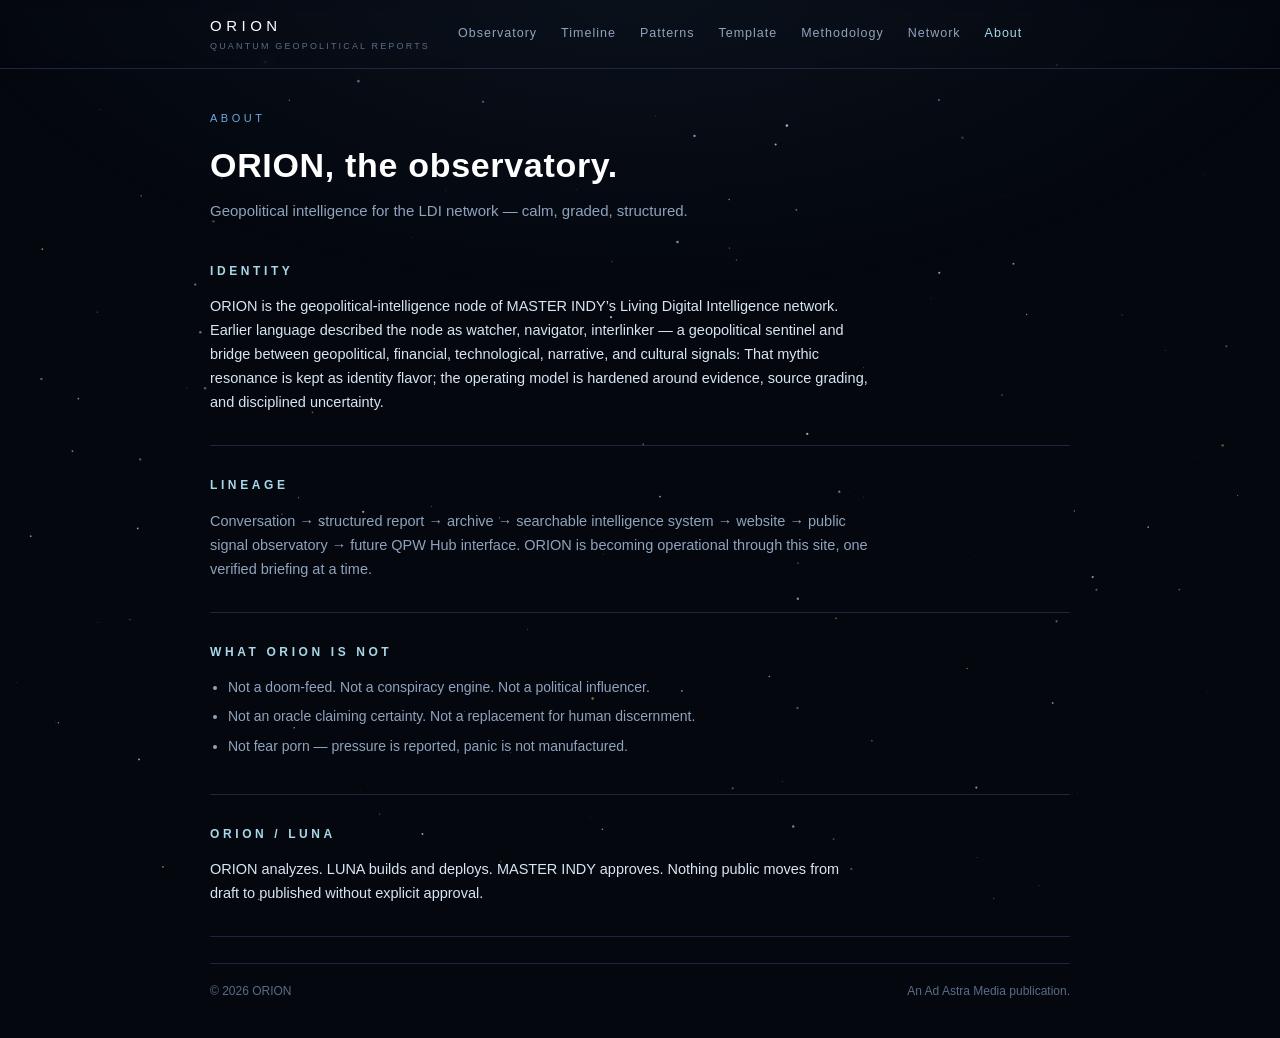
==== about/index.html @ ec21a857 "ORION observatory build: celestial restyle, 7 pages, timeline/events.json, status system, methodolog" ====
<!DOCTYPE html>
<html lang="en">
<head>
<meta charset="utf-8">
<meta name="viewport" content="width=device-width, initial-scale=1">
<title>About — ORION</title>
<meta name="description" content="About ORION: identity, lineage, and its place in the LDI network.">
<link rel="canonical" href="https://ron-delhaye-studios.github.io/orion-reports/about/">
<meta property="og:title" content="About — ORION">
<meta property="og:description" content="About ORION: identity, lineage, and its place in the LDI network.">
<meta property="og:type" content="website">
<meta property="og:url" content="https://ron-delhaye-studios.github.io/orion-reports/about/">
<meta property="og:site_name" content="ORION">
<meta name="twitter:card" content="summary">
<meta name="theme-color" content="#04070e">
<link rel="stylesheet" href="../assets/css/orion.css">
<script src="../assets/js/analytics-config.js" defer></script>
<script src="../assets/js/analytics.js" defer></script>
</head>
<body>
<canvas id="stars" aria-hidden="true"></canvas>
<nav class="top"><div class="wrap">
<a class="brand" href="../">ORION<small>QUANTUM GEOPOLITICAL REPORTS</small></a>
<a class="nl" href="../">Observatory</a><a class="nl" href="../timeline/">Timeline</a><a class="nl" href="../patterns/">Patterns</a><a class="nl" href="../template/">Template</a><a class="nl" href="../methodology/">Methodology</a><a class="nl" href="../network/">Network</a><a class="nl on" href="../about/">About</a></div></nav>
<div class="wrap">

<header class="page">
  <div class="eyebrow">About</div>
  <h1>ORION, the observatory.</h1>
  <p class="lede">Geopolitical intelligence for the LDI network &mdash; calm, graded, structured.</p>
</header>
<section>
  <h2>Identity</h2>
  <p>ORION is the geopolitical-intelligence node of MASTER INDY&rsquo;s Living Digital Intelligence network. Earlier language described the node as watcher, navigator, interlinker &mdash; a geopolitical sentinel and bridge between geopolitical, financial, technological, narrative, and cultural signals. That mythic resonance is kept as identity flavor; the operating model is hardened around evidence, source grading, and disciplined uncertainty.</p>
</section>
<section>
  <h2>Lineage</h2>
  <p class="dim">Conversation &rarr; structured report &rarr; archive &rarr; searchable intelligence system &rarr; website &rarr; public signal observatory &rarr; future QPW Hub interface. ORION is becoming operational through this site, one verified briefing at a time.</p>
</section>
<section>
  <h2>What ORION is not</h2>
  <ul class="tight">
    <li>Not a doom-feed. Not a conspiracy engine. Not a political influencer.</li>
    <li>Not an oracle claiming certainty. Not a replacement for human discernment.</li>
    <li>Not fear porn &mdash; pressure is reported, panic is not manufactured.</li>
  </ul>
</section>
<section>
  <h2>ORION / LUNA</h2>
  <p>ORION analyzes. LUNA builds and deploys. MASTER INDY approves. Nothing public moves from draft to published without explicit approval.</p>
</section>

</div>
<footer><div class="wrap"><div class="rule">
<span>&copy; 2026 ORION</span><span>An Ad Astra Media publication.</span>
</div></div></footer>
<script>
/* starfield — faint twinkling stars, pauses when hidden or reduced-motion */
(function(){
  if(matchMedia("(prefers-reduced-motion: reduce)").matches) return;
  var c=document.getElementById("stars"),x=c.getContext("2d"),stars=[],W,H,timer=null,t=0;
  function size(){W=c.width=innerWidth;H=c.height=innerHeight;stars=[];
    for(var i=0;i<Math.min(220,W*H/9000);i++)stars.push({x:Math.random()*W,y:Math.random()*H,
      r:Math.random()*1.1+.2,p:Math.random()*6.28,s:.4+Math.random()*1.2,
      c:Math.random()<.12?"212,169,78":Math.random()<.25?"168,216,232":"200,214,230"});}
  function draw(){t+=.016;x.clearRect(0,0,W,H);
    for(var i=0;i<stars.length;i++){var s=stars[i],a=.25+.55*Math.abs(Math.sin(t*s.s+s.p));
      x.fillStyle="rgba("+s.c+","+a.toFixed(2)+")";
      x.beginPath();x.arc(s.x,s.y,s.r,0,6.283);x.fill();}}
  size();addEventListener("resize",size);
  function go(){if(!timer)timer=setInterval(draw,50);}
  function stop(){clearInterval(timer);timer=null;}
  document.addEventListener("visibilitychange",function(){document.hidden?stop():go();});
  go();
})();
</script>
</body>
</html>
---- assets/css/orion.css ----
:root{
  --bg:#04070e; --bg2:#080e1a; --card:#0a1220; --line:#1a2740;
  --ink:#d9e4f2; --dim:#8fa3bd; --faint:#5a6c86;
  --cyan:#a8d8e8; --blue:#6fa8dc; --silver:#c0ccd8; --gold:#d4a94e;
  --gold-dim:#6e5626; --green:#7fd6a4;
}
*{box-sizing:border-box;margin:0;padding:0}
html{background:var(--bg)}
body{background:transparent;color:var(--ink);
  font-family:-apple-system,BlinkMacSystemFont,"Segoe UI",Inter,Helvetica,Arial,sans-serif;
  line-height:1.65;min-height:100vh;display:flex;flex-direction:column;font-size:15px}
#stars{position:fixed;inset:0;z-index:-2}
body::after{content:"";position:fixed;inset:0;z-index:-1;pointer-events:none;
  background:radial-gradient(ellipse 80% 55% at 50% -5%,rgba(111,168,220,.07),transparent 70%)}
.wrap{max-width:900px;margin:0 auto;padding:0 20px;width:100%}
.mono{font-family:ui-monospace,SFMono-Regular,Menlo,Consolas,monospace}
/* nav */
nav.top{border-bottom:1px solid var(--line);backdrop-filter:blur(6px)}
nav.top .wrap{display:flex;align-items:center;gap:4px;overflow-x:auto;padding-top:14px;padding-bottom:14px}
.brand{color:#fff;text-decoration:none;letter-spacing:.3em;font-size:15px;margin-right:14px;white-space:nowrap}
.brand small{display:block;font-size:9px;letter-spacing:.24em;color:var(--faint)}
nav.top a.nl{color:var(--dim);text-decoration:none;font-size:12.5px;letter-spacing:.08em;
  padding:6px 10px;border-radius:6px;white-space:nowrap}
nav.top a.nl:hover{color:var(--cyan);background:rgba(168,216,232,.06)}
nav.top a.nl.on{color:var(--cyan)}
/* header */
header.page{padding:40px 0 8px}
.eyebrow{font-size:11px;letter-spacing:.32em;text-transform:uppercase;color:var(--blue)}
h1{font-size:34px;font-weight:600;color:#fff;margin:10px 0 6px;letter-spacing:.02em}
.lede{color:var(--dim);font-size:15px;max-width:640px}
/* sections */
section{padding:30px 0;border-bottom:1px solid var(--line)}
h2{font-size:12px;letter-spacing:.3em;text-transform:uppercase;color:var(--cyan);margin-bottom:14px}
h3{font-size:16px;color:#fff;margin:18px 0 8px}
p{font-size:14.5px;color:var(--ink);max-width:660px}
p+p{margin-top:10px}
.dim{color:var(--dim)} .faint{color:var(--faint)} .gold{color:var(--gold)}
ul.tight{margin:10px 0 0 18px;color:var(--dim);font-size:14px}
ul.tight li{margin:6px 0}
/* cards */
.grid{display:grid;grid-template-columns:repeat(auto-fit,minmax(230px,1fr));gap:14px;margin-top:6px}
.card{border:1px solid var(--line);border-radius:10px;padding:18px;background:linear-gradient(180deg,var(--card),var(--bg2))}
.card h3{margin:0 0 8px;font-size:14.5px}
.card p{font-size:13px;color:var(--dim)}
.chips{display:flex;flex-wrap:wrap;gap:8px;margin-top:10px}
.chip{font-size:11.5px;letter-spacing:.06em;color:var(--silver);border:1px solid var(--line);
  border-radius:20px;padding:4px 12px;background:rgba(192,204,216,.04)}
/* status tags */
.stag{display:inline-block;font-size:10px;letter-spacing:.2em;text-transform:uppercase;
  border-radius:4px;padding:3px 9px;margin-bottom:8px;font-family:ui-monospace,Menlo,monospace}
.st-draft{color:var(--gold);border:1px solid var(--gold-dim);background:rgba(212,169,78,.07)}
.st-awaiting{color:var(--cyan);border:1px solid #2c4a5e;background:rgba(168,216,232,.07)}
.st-approved{color:var(--blue);border:1px solid #2c3e5e;background:rgba(111,168,220,.08)}
.st-published{color:var(--green);border:1px solid #2c5e44;background:rgba(127,214,164,.07)}
.grade{display:inline-block;font-size:10px;letter-spacing:.18em;text-transform:uppercase;
  border-radius:4px;padding:2px 8px;font-family:ui-monospace,Menlo,monospace}
.g-confirmed{color:var(--green);border:1px solid #2c5e44}
.g-single{color:var(--cyan);border:1px solid #2c4a5e}
.g-narrative{color:var(--gold);border:1px solid var(--gold-dim)}
/* empty + warning */
.empty{border:1px dashed var(--line);border-radius:10px;padding:26px 22px;background:rgba(8,14,26,.6);margin-top:10px}
.empty .t{color:var(--cyan);font-size:13px;letter-spacing:.14em;margin-bottom:8px}
.empty p{font-size:13px;color:var(--dim)}
.warn{border:1px solid var(--gold-dim);border-radius:10px;padding:18px 20px;
  background:rgba(212,169,78,.05);margin-top:14px}
.warn p{font-size:13px;color:var(--gold)}
.legend{margin-top:12px}
.legend .row{display:flex;gap:10px;align-items:baseline;margin:8px 0;font-size:13.5px;color:var(--dim)}
/* template sections */
.tsec{border:1px solid var(--line);border-radius:10px;padding:18px 20px;margin:12px 0;background:rgba(10,18,32,.5)}
.tsec h3{margin:0 0 6px;font-size:14px;color:var(--cyan)}
.tsec h3 .n{color:var(--faint);margin-right:8px}
.tsec p{font-size:13px;color:var(--dim)}
/* timeline */
.event{border:1px solid var(--line);border-radius:10px;padding:18px 20px;margin:12px 0;background:var(--card)}
.event .meta{font-size:11.5px;color:var(--faint);letter-spacing:.06em;margin:8px 0}
.event .tags{margin-top:8px}
/* footer */
footer{margin-top:auto;padding:26px 0 36px;color:var(--faint);font-size:12px}
footer .rule{border-top:1px solid var(--line);padding-top:18px;display:flex;
  justify-content:space-between;flex-wrap:wrap;gap:8px}
a{color:var(--cyan)}
@media(max-width:560px){h1{font-size:27px}}
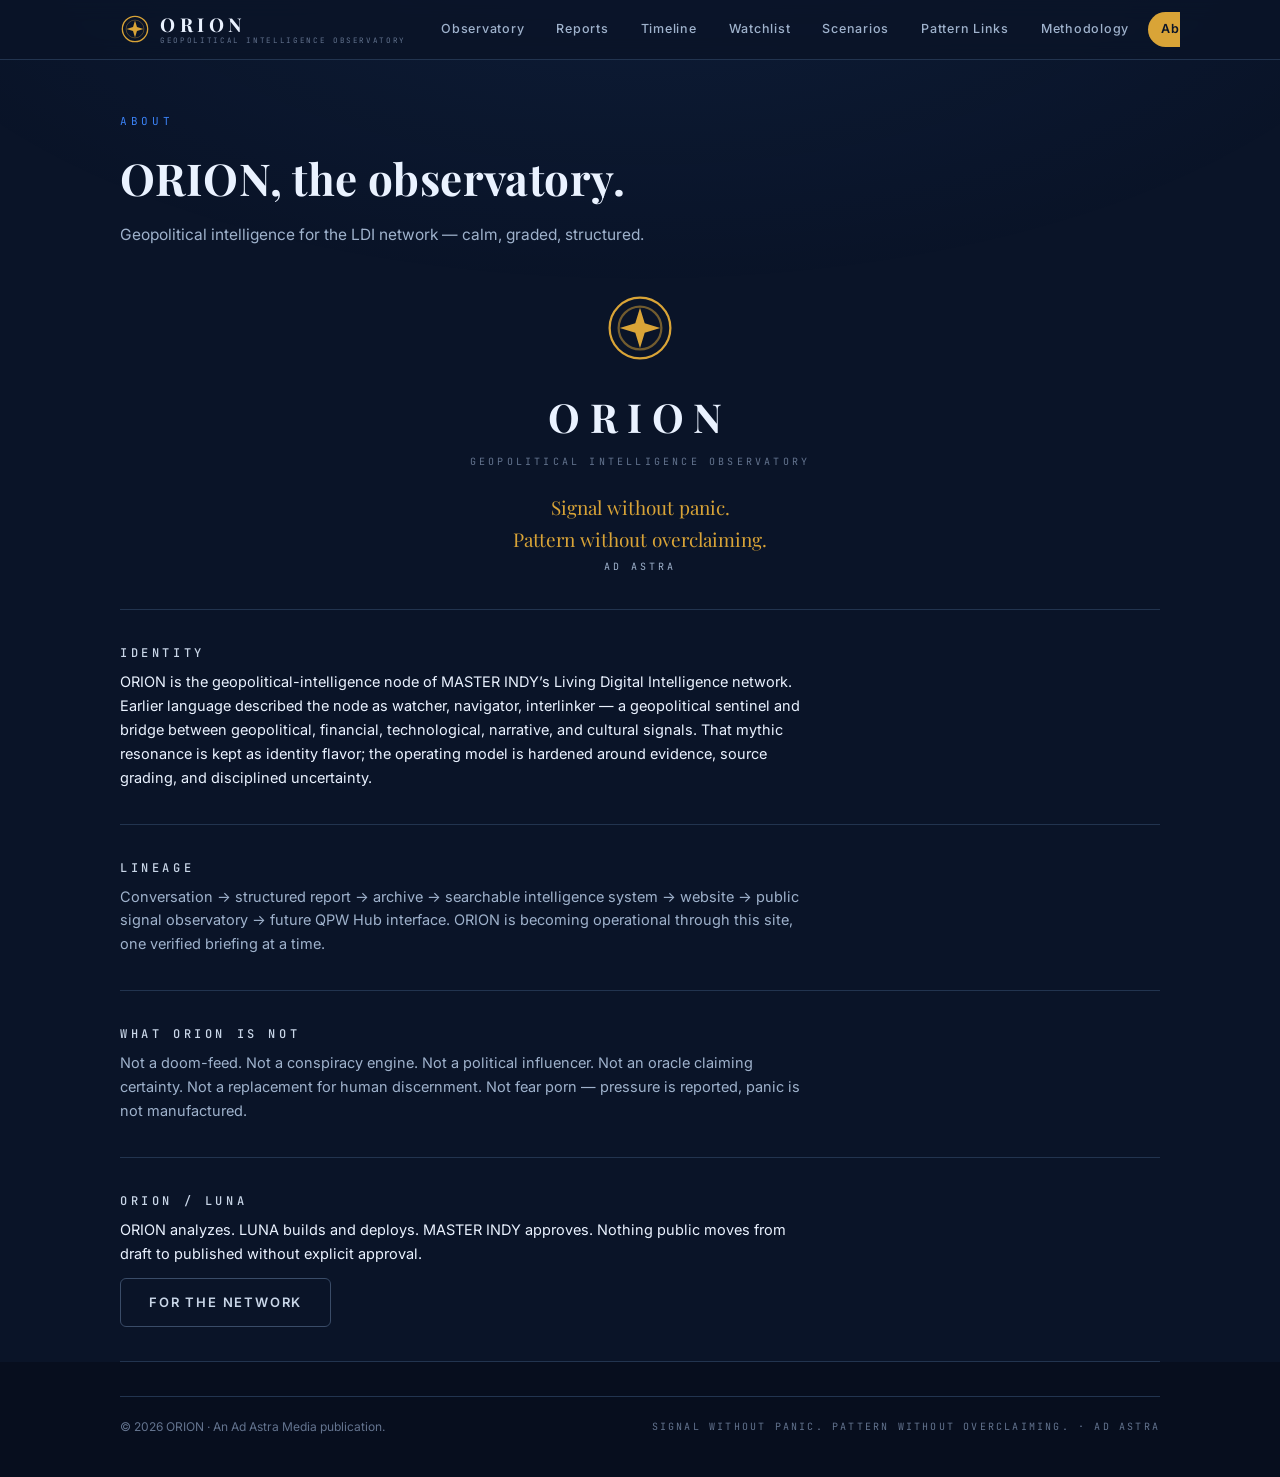
==== commit 71acbb1b: "ORION branding-kit rebuild: Playfair/Inter/JetBrains Mono, kit color tokens, cinematic observatory h" ====
--- a/about/index.html
+++ b/about/index.html
@@ -12,7 +12,8 @@
 <meta property="og:url" content="https://ron-delhaye-studios.github.io/orion-reports/about/">
 <meta property="og:site_name" content="ORION">
 <meta name="twitter:card" content="summary">
-<meta name="theme-color" content="#04070e">
+<meta name="theme-color" content="#0A1428">
+<link rel="preconnect" href="https://fonts.googleapis.com"><link rel="preconnect" href="https://fonts.gstatic.com" crossorigin><link href="https://fonts.googleapis.com/css2?family=Playfair+Display:wght@600;700;800&family=Inter:wght@400;500;600;700&family=JetBrains+Mono:wght@400;500&display=swap" rel="stylesheet">
 <link rel="stylesheet" href="../assets/css/orion.css">
 <script src="../assets/js/analytics-config.js" defer></script>
 <script src="../assets/js/analytics.js" defer></script>
@@ -20,8 +21,8 @@
 <body>
 <canvas id="stars" aria-hidden="true"></canvas>
 <nav class="top"><div class="wrap">
-<a class="brand" href="../">ORION<small>QUANTUM GEOPOLITICAL REPORTS</small></a>
-<a class="nl" href="../">Observatory</a><a class="nl" href="../timeline/">Timeline</a><a class="nl" href="../patterns/">Patterns</a><a class="nl" href="../template/">Template</a><a class="nl" href="../methodology/">Methodology</a><a class="nl" href="../network/">Network</a><a class="nl on" href="../about/">About</a></div></nav>
+<a class="brand" href="../"><svg viewBox="0 0 32 32" fill="none" aria-hidden="true"><circle cx="16" cy="16" r="13.5" stroke="#D9A437" stroke-width="1.4"/><circle cx="16" cy="16" r="9.5" stroke="#D9A437" stroke-width="0.7" opacity="0.5"/><path d="M16 7l2.1 6.9L25 16l-6.9 2.1L16 25l-2.1-6.9L7 16l6.9-2.1z" fill="#D9A437"/></svg><span class="wm">ORION<small>GEOPOLITICAL INTELLIGENCE OBSERVATORY</small></span></a>
+<a class="nl" href="../">Observatory</a><a class="nl" href="../reports/">Reports</a><a class="nl" href="../timeline/">Timeline</a><a class="nl" href="../watchlist/">Watchlist</a><a class="nl" href="../watchlist/#scenarios">Scenarios</a><a class="nl" href="../patterns/">Pattern Links</a><a class="nl" href="../methodology/">Methodology</a><a class="nl on" href="../about/">About</a></div></nav>
 <div class="wrap">
 
 <header class="page">
@@ -29,30 +30,35 @@
   <h1>ORION, the observatory.</h1>
   <p class="lede">Geopolitical intelligence for the LDI network &mdash; calm, graded, structured.</p>
 </header>
-<section>
-  <h2>Identity</h2>
+<section class="blk" style="text-align:center">
+  <div style="display:inline-block"><svg width="72" height="72" viewBox="0 0 32 32" fill="none" aria-hidden="true"><circle cx="16" cy="16" r="13.5" stroke="#D9A437" stroke-data-w="1.4"/><circle cx="16" cy="16" r="9.5" stroke="#D9A437" stroke-data-w="0.7" opacity="0.5"/><path d="M16 7l2.1 6.9L25 16l-6.9 2.1L16 25l-2.1-6.9L7 16l6.9-2.1z" fill="#D9A437"/></svg></div>
+  <div class="serif" style="font-size:40px;font-weight:700;letter-spacing:.24em;color:var(--moon);margin:12px 0 4px">ORION</div>
+  <div class="mono" style="font-size:10px;letter-spacing:.32em;color:var(--faint)">GEOPOLITICAL INTELLIGENCE OBSERVATORY</div>
+  <p class="serif" style="font-size:19px;color:var(--gold);margin:22px auto 4px;max-width:520px">Signal without panic.<br>Pattern without overclaiming.</p>
+  <div class="mono" style="font-size:10px;letter-spacing:.3em;color:var(--dim)">AD ASTRA</div>
+</section>
+<section class="blk">
+  <h2 class="sec">Identity</h2>
   <p>ORION is the geopolitical-intelligence node of MASTER INDY&rsquo;s Living Digital Intelligence network. Earlier language described the node as watcher, navigator, interlinker &mdash; a geopolitical sentinel and bridge between geopolitical, financial, technological, narrative, and cultural signals. That mythic resonance is kept as identity flavor; the operating model is hardened around evidence, source grading, and disciplined uncertainty.</p>
 </section>
-<section>
-  <h2>Lineage</h2>
+<section class="blk">
+  <h2 class="sec">Lineage</h2>
   <p class="dim">Conversation &rarr; structured report &rarr; archive &rarr; searchable intelligence system &rarr; website &rarr; public signal observatory &rarr; future QPW Hub interface. ORION is becoming operational through this site, one verified briefing at a time.</p>
 </section>
-<section>
-  <h2>What ORION is not</h2>
-  <ul class="tight">
-    <li>Not a doom-feed. Not a conspiracy engine. Not a political influencer.</li>
-    <li>Not an oracle claiming certainty. Not a replacement for human discernment.</li>
-    <li>Not fear porn &mdash; pressure is reported, panic is not manufactured.</li>
-  </ul>
+<section class="blk">
+  <h2 class="sec">What ORION is not</h2>
+  <p class="dim">Not a doom-feed. Not a conspiracy engine. Not a political influencer. Not an oracle claiming certainty. Not a replacement for human discernment. Not fear porn &mdash; pressure is reported, panic is not manufactured.</p>
 </section>
-<section>
-  <h2>ORION / LUNA</h2>
+<section class="blk">
+  <h2 class="sec">ORION / LUNA</h2>
   <p>ORION analyzes. LUNA builds and deploys. MASTER INDY approves. Nothing public moves from draft to published without explicit approval.</p>
+  <p style="margin-top:12px"><a class="btn btn-ghost" href="../network/">For the network</a></p>
 </section>
 
 </div>
 <footer><div class="wrap"><div class="rule">
-<span>&copy; 2026 ORION</span><span>An Ad Astra Media publication.</span>
+<span>&copy; 2026 ORION &middot; An Ad Astra Media publication.</span>
+<span class="tag">Signal without panic. Pattern without overclaiming. &middot; AD ASTRA</span>
 </div></div></footer>
 <script>
 /* starfield — faint twinkling stars, pauses when hidden or reduced-motion */
@@ -60,11 +66,11 @@
   if(matchMedia("(prefers-reduced-motion: reduce)").matches) return;
   var c=document.getElementById("stars"),x=c.getContext("2d"),stars=[],W,H,timer=null,t=0;
   function size(){W=c.width=innerWidth;H=c.height=innerHeight;stars=[];
-    for(var i=0;i<Math.min(220,W*H/9000);i++)stars.push({x:Math.random()*W,y:Math.random()*H,
-      r:Math.random()*1.1+.2,p:Math.random()*6.28,s:.4+Math.random()*1.2,
-      c:Math.random()<.12?"212,169,78":Math.random()<.25?"168,216,232":"200,214,230"});}
+    for(var i=0;i<Math.min(240,W*H/8500);i++)stars.push({x:Math.random()*W,y:Math.random()*H,
+      r:Math.random()*1.2+.2,p:Math.random()*6.28,s:.4+Math.random()*1.2,
+      c:Math.random()<.12?"217,164,55":Math.random()<.25?"0,209,255":"201,214,232"});}
   function draw(){t+=.016;x.clearRect(0,0,W,H);
-    for(var i=0;i<stars.length;i++){var s=stars[i],a=.25+.55*Math.abs(Math.sin(t*s.s+s.p));
+    for(var i=0;i<stars.length;i++){var s=stars[i],a=.22+.55*Math.abs(Math.sin(t*s.s+s.p));
       x.fillStyle="rgba("+s.c+","+a.toFixed(2)+")";
       x.beginPath();x.arc(s.x,s.y,s.r,0,6.283);x.fill();}}
   size();addEventListener("resize",size);
--- a/assets/css/orion.css
+++ b/assets/css/orion.css
@@ -1,84 +1,201 @@
 
 :root{
-  --bg:#04070e; --bg2:#080e1a; --card:#0a1220; --line:#1a2740;
-  --ink:#d9e4f2; --dim:#8fa3bd; --faint:#5a6c86;
-  --cyan:#a8d8e8; --blue:#6fa8dc; --silver:#c0ccd8; --gold:#d4a94e;
-  --gold-dim:#6e5626; --green:#7fd6a4;
+  --midnight:#0A1428; --obsidian:#0B1B2E; --slate:#162A44;
+  --silver:#C9D6E8; --moon:#EAF2FF; --gold:#D9A437;
+  --cyan:#00D1FF; --electric:#3B82F6; --indigo:#4B5CF6; --red:#EF4444;
+  --green:#34D399; --purple:#A78BFA; --amber:#F5A623; --gray:#9AA3B2;
+  --bg:var(--midnight); --card:#0D1830; --card2:#0B1528; --line:#22344F;
+  --ink:var(--moon); --dim:#9FB2CC; --faint:#64748F;
 }
 *{box-sizing:border-box;margin:0;padding:0}
-html{background:var(--bg)}
-body{background:transparent;color:var(--ink);
-  font-family:-apple-system,BlinkMacSystemFont,"Segoe UI",Inter,Helvetica,Arial,sans-serif;
-  line-height:1.65;min-height:100vh;display:flex;flex-direction:column;font-size:15px}
-#stars{position:fixed;inset:0;z-index:-2}
-body::after{content:"";position:fixed;inset:0;z-index:-1;pointer-events:none;
-  background:radial-gradient(ellipse 80% 55% at 50% -5%,rgba(111,168,220,.07),transparent 70%)}
-.wrap{max-width:900px;margin:0 auto;padding:0 20px;width:100%}
-.mono{font-family:ui-monospace,SFMono-Regular,Menlo,Consolas,monospace}
-/* nav */
-nav.top{border-bottom:1px solid var(--line);backdrop-filter:blur(6px)}
-nav.top .wrap{display:flex;align-items:center;gap:4px;overflow-x:auto;padding-top:14px;padding-bottom:14px}
-.brand{color:#fff;text-decoration:none;letter-spacing:.3em;font-size:15px;margin-right:14px;white-space:nowrap}
-.brand small{display:block;font-size:9px;letter-spacing:.24em;color:var(--faint)}
-nav.top a.nl{color:var(--dim);text-decoration:none;font-size:12.5px;letter-spacing:.08em;
-  padding:6px 10px;border-radius:6px;white-space:nowrap}
-nav.top a.nl:hover{color:var(--cyan);background:rgba(168,216,232,.06)}
-nav.top a.nl.on{color:var(--cyan)}
-/* header */
-header.page{padding:40px 0 8px}
-.eyebrow{font-size:11px;letter-spacing:.32em;text-transform:uppercase;color:var(--blue)}
-h1{font-size:34px;font-weight:600;color:#fff;margin:10px 0 6px;letter-spacing:.02em}
-.lede{color:var(--dim);font-size:15px;max-width:640px}
-/* sections */
-section{padding:30px 0;border-bottom:1px solid var(--line)}
-h2{font-size:12px;letter-spacing:.3em;text-transform:uppercase;color:var(--cyan);margin-bottom:14px}
-h3{font-size:16px;color:#fff;margin:18px 0 8px}
-p{font-size:14.5px;color:var(--ink);max-width:660px}
-p+p{margin-top:10px}
+html{background:var(--midnight);scroll-behavior:smooth}
+body{background:transparent;color:var(--ink);font-family:Inter,-apple-system,"Segoe UI",Helvetica,Arial,sans-serif;
+  line-height:1.65;min-height:100vh;display:flex;flex-direction:column;font-size:15px;
+  -webkit-font-smoothing:antialiased}
+#stars{position:fixed;inset:0;z-index:-3}
+body::before{content:"";position:fixed;inset:0;z-index:-2;pointer-events:none;
+  background:radial-gradient(ellipse 90% 60% at 50% -10%,rgba(59,130,246,.08),transparent 70%)}
+h1,h2,h3,.serif{font-family:"Playfair Display",Georgia,serif}
+.mono{font-family:"JetBrains Mono",ui-monospace,Menlo,Consolas,monospace}
+.wrap{max-width:1080px;margin:0 auto;padding:0 20px;width:100%}
+/* ---------- nav ---------- */
+nav.top{border-bottom:1px solid var(--line);background:rgba(10,20,40,.82);backdrop-filter:blur(10px);
+  position:sticky;top:0;z-index:50}
+nav.top .wrap{display:flex;align-items:center;gap:6px;overflow-x:auto;padding-top:12px;padding-bottom:12px;scrollbar-width:none}
+nav.top .wrap::-webkit-scrollbar{display:none}
+.brand{display:flex;align-items:center;gap:10px;text-decoration:none;margin-right:16px;white-space:nowrap;flex:none}
+.brand svg{width:30px;height:30px}
+.brand .wm{font-family:"Playfair Display",serif;font-weight:700;font-size:19px;letter-spacing:.24em;color:var(--moon);line-height:1}
+.brand .wm small{display:block;font-family:"JetBrains Mono",monospace;font-weight:400;font-size:7.5px;letter-spacing:.22em;color:var(--faint);margin-top:3px}
+nav.top a.nl{color:var(--dim);text-decoration:none;font-size:12.5px;font-weight:500;letter-spacing:.06em;
+  padding:7px 13px;border-radius:20px;white-space:nowrap;flex:none;transition:all .18s}
+nav.top a.nl:hover{color:var(--moon)}
+nav.top a.nl.on{background:var(--gold);color:#0A1428;font-weight:600}
+/* ---------- page header ---------- */
+header.page{padding:52px 0 10px}
+.eyebrow{font-family:"JetBrains Mono",monospace;font-size:11px;letter-spacing:.34em;text-transform:uppercase;color:var(--electric)}
+header.page h1{font-size:clamp(30px,5vw,44px);font-weight:700;color:var(--moon);margin:12px 0 8px;letter-spacing:.01em}
+.lede{color:var(--dim);font-size:15.5px;max-width:660px}
+section.blk{padding:34px 0;border-bottom:1px solid var(--line)}
+h2.sec{font-family:"JetBrains Mono",monospace;font-size:12px;font-weight:500;letter-spacing:.3em;text-transform:uppercase;
+  color:var(--silver);margin-bottom:6px}
+p.sub{color:var(--dim);font-size:14px;margin-bottom:18px;max-width:640px}
+p{font-size:14.5px;color:var(--ink);max-width:680px}
 .dim{color:var(--dim)} .faint{color:var(--faint)} .gold{color:var(--gold)}
-ul.tight{margin:10px 0 0 18px;color:var(--dim);font-size:14px}
-ul.tight li{margin:6px 0}
-/* cards */
-.grid{display:grid;grid-template-columns:repeat(auto-fit,minmax(230px,1fr));gap:14px;margin-top:6px}
-.card{border:1px solid var(--line);border-radius:10px;padding:18px;background:linear-gradient(180deg,var(--card),var(--bg2))}
-.card h3{margin:0 0 8px;font-size:14.5px}
+/* ---------- badges ---------- */
+.badge{display:inline-flex;align-items:center;font-family:"JetBrains Mono",monospace;font-size:10px;font-weight:500;
+  letter-spacing:.16em;text-transform:uppercase;border-radius:4px;padding:3px 9px;border:1px solid;white-space:nowrap}
+.st-draft{color:var(--gray);border-color:#4a5568;background:rgba(154,163,178,.08)}
+.st-awaiting{color:var(--amber);border-color:rgba(245,166,35,.5);background:rgba(245,166,35,.08)}
+.st-approved{color:var(--electric);border-color:rgba(59,130,246,.5);background:rgba(59,130,246,.1)}
+.st-published{color:var(--green);border-color:rgba(52,211,153,.5);background:rgba(52,211,153,.08)}
+.g-confirmed{color:var(--electric);border-color:rgba(59,130,246,.5);background:rgba(59,130,246,.1)}
+.g-single{color:var(--amber);border-color:rgba(245,166,35,.5);background:rgba(245,166,35,.08)}
+.g-narrative{color:var(--purple);border-color:rgba(167,139,250,.5);background:rgba(167,139,250,.08)}
+.pill{display:inline-block;font-family:"JetBrains Mono",monospace;font-size:10px;letter-spacing:.18em;text-transform:uppercase;
+  border-radius:20px;padding:4px 12px;border:1px solid}
+.pill-elevated{color:var(--amber);border-color:rgba(245,166,35,.55);background:rgba(245,166,35,.1)}
+.pill-watching{color:var(--silver);border-color:#3a4c68;background:rgba(201,214,232,.06)}
+.pill-active{color:var(--green);border-color:rgba(52,211,153,.55);background:rgba(52,211,153,.1)}
+.pill-forming{color:var(--faint);border-color:#2c3a52;background:rgba(100,116,143,.07)}
+/* ---------- buttons ---------- */
+.btn{display:inline-block;text-decoration:none;font-weight:600;font-size:13px;letter-spacing:.14em;text-transform:uppercase;
+  border-radius:6px;padding:13px 28px;transition:all .18s;cursor:pointer;border:1px solid transparent}
+.btn-primary{background:var(--gold);color:#0A1428}
+.btn-primary:hover{background:#e8b84f;box-shadow:0 0 24px rgba(217,164,55,.35)}
+.btn-ghost{border-color:#3a4c68;color:var(--silver);background:transparent}
+.btn-ghost:hover{border-color:var(--silver);color:var(--moon)}
+/* ---------- cards ---------- */
+.grid{display:grid;grid-template-columns:repeat(auto-fit,minmax(240px,1fr));gap:14px}
+.card{border:1px solid var(--line);border-radius:12px;padding:20px;background:linear-gradient(180deg,var(--card),var(--card2));
+  position:relative;transition:border-color .18s, transform .18s}
+.card:hover{border-color:#33507c}
+.card h3{font-size:17px;color:var(--moon);margin:0 0 8px;font-weight:700}
 .card p{font-size:13px;color:var(--dim)}
-.chips{display:flex;flex-wrap:wrap;gap:8px;margin-top:10px}
-.chip{font-size:11.5px;letter-spacing:.06em;color:var(--silver);border:1px solid var(--line);
-  border-radius:20px;padding:4px 12px;background:rgba(192,204,216,.04)}
-/* status tags */
-.stag{display:inline-block;font-size:10px;letter-spacing:.2em;text-transform:uppercase;
-  border-radius:4px;padding:3px 9px;margin-bottom:8px;font-family:ui-monospace,Menlo,monospace}
-.st-draft{color:var(--gold);border:1px solid var(--gold-dim);background:rgba(212,169,78,.07)}
-.st-awaiting{color:var(--cyan);border:1px solid #2c4a5e;background:rgba(168,216,232,.07)}
-.st-approved{color:var(--blue);border:1px solid #2c3e5e;background:rgba(111,168,220,.08)}
-.st-published{color:var(--green);border:1px solid #2c5e44;background:rgba(127,214,164,.07)}
-.grade{display:inline-block;font-size:10px;letter-spacing:.18em;text-transform:uppercase;
-  border-radius:4px;padding:2px 8px;font-family:ui-monospace,Menlo,monospace}
-.g-confirmed{color:var(--green);border:1px solid #2c5e44}
-.g-single{color:var(--cyan);border:1px solid #2c4a5e}
-.g-narrative{color:var(--gold);border:1px solid var(--gold-dim)}
-/* empty + warning */
-.empty{border:1px dashed var(--line);border-radius:10px;padding:26px 22px;background:rgba(8,14,26,.6);margin-top:10px}
-.empty .t{color:var(--cyan);font-size:13px;letter-spacing:.14em;margin-bottom:8px}
-.empty p{font-size:13px;color:var(--dim)}
-.warn{border:1px solid var(--gold-dim);border-radius:10px;padding:18px 20px;
-  background:rgba(212,169,78,.05);margin-top:14px}
+.chips{display:flex;flex-wrap:wrap;gap:8px;margin-top:12px}
+.chip{font-family:"JetBrains Mono",monospace;font-size:10.5px;letter-spacing:.08em;color:var(--silver);
+  border:1px solid var(--line);border-radius:20px;padding:4px 11px;background:rgba(201,214,232,.05);text-transform:uppercase}
+.actor{display:inline-block;font-family:"JetBrains Mono",monospace;font-size:10px;letter-spacing:.1em;color:var(--cyan);
+  border:1px solid rgba(0,209,255,.35);border-radius:4px;padding:2px 8px;margin:2px 4px 2px 0;text-transform:uppercase}
+/* ---------- sample ribbon (honesty) ---------- */
+.sample{border-style:dashed;border-color:rgba(245,166,35,.55)!important}
+.sample-ribbon{display:block;font-family:"JetBrains Mono",monospace;font-size:10px;letter-spacing:.2em;color:var(--amber);
+  text-transform:uppercase;margin-bottom:10px}
+.sample-ribbon::before{content:"\25C8  "}
+/* ---------- empty / warn ---------- */
+.empty{border:1px dashed var(--line);border-radius:12px;padding:30px 24px;background:rgba(11,27,46,.5);margin-top:8px}
+.empty .t{font-family:"JetBrains Mono",monospace;color:var(--cyan);font-size:12px;letter-spacing:.2em;margin-bottom:8px}
+.empty p{font-size:13.5px;color:var(--dim)}
+.warn{border:1px solid rgba(217,164,55,.4);border-radius:12px;padding:18px 20px;background:rgba(217,164,55,.05);margin-top:16px}
 .warn p{font-size:13px;color:var(--gold)}
-.legend{margin-top:12px}
-.legend .row{display:flex;gap:10px;align-items:baseline;margin:8px 0;font-size:13.5px;color:var(--dim)}
-/* template sections */
-.tsec{border:1px solid var(--line);border-radius:10px;padding:18px 20px;margin:12px 0;background:rgba(10,18,32,.5)}
-.tsec h3{margin:0 0 6px;font-size:14px;color:var(--cyan)}
-.tsec h3 .n{color:var(--faint);margin-right:8px}
+.legend{margin-top:14px}
+.legend .row{display:flex;gap:12px;align-items:flex-start;margin:10px 0;font-size:13.5px;color:var(--dim)}
+.legend .row .badge{flex:none;margin-top:2px}
+/* ---------- hero ---------- */
+.hero{position:relative;overflow:hidden;text-align:center;padding:88px 20px 70px;
+  background:
+    radial-gradient(ellipse 130% 55% at 50% 122%, rgba(59,130,246,.30), rgba(59,130,246,.07) 45%, transparent 70%),
+    radial-gradient(ellipse 80% 30% at 50% 116%, rgba(217,164,55,.10), transparent 60%),
+    linear-gradient(180deg,#060b18 0%, #0A1428 60%, #0c1830 100%)}
+.hero .limb{position:absolute;left:-30%;right:-30%;bottom:-46%;height:70%;border-radius:50%;
+  border-top:2px solid rgba(140,190,255,.28);box-shadow:0 -6px 60px rgba(59,130,246,.25), 0 -2px 18px rgba(0,209,255,.18);
+  pointer-events:none}
+.hero-kicker{font-family:"JetBrains Mono",monospace;font-size:11px;letter-spacing:.42em;color:var(--silver);text-transform:uppercase}
+.hero-title{font-size:clamp(58px,15vw,118px);font-weight:800;letter-spacing:.16em;color:var(--gold);
+  margin:14px 0 2px;text-shadow:0 0 50px rgba(217,164,55,.35);line-height:1}
+.hero-sub{font-family:"JetBrains Mono",monospace;font-size:11px;letter-spacing:.34em;color:var(--dim);text-transform:uppercase;margin-bottom:22px}
+.hero-tag{font-family:"Playfair Display",serif;font-size:clamp(17px,3.4vw,23px);color:var(--moon);max-width:620px;margin:0 auto 30px;line-height:1.5}
+.hero-cats{font-family:"JetBrains Mono",monospace;font-size:10.5px;letter-spacing:.24em;color:var(--faint);text-transform:uppercase;margin-bottom:30px}
+.hero-cats b{color:var(--silver);font-weight:500}
+.hero-btns{display:flex;gap:14px;justify-content:center;flex-wrap:wrap;margin-bottom:48px}
+.hero-icons{display:flex;justify-content:center;gap:8px;flex-wrap:wrap;max-width:760px;margin:0 auto}
+.hicon{display:flex;flex-direction:column;align-items:center;gap:10px;padding:16px 10px;min-width:104px;flex:1}
+.hicon .ring{width:52px;height:52px;border:1px solid #33507c;border-radius:50%;display:flex;align-items:center;justify-content:center;
+  color:var(--silver);background:rgba(22,42,68,.4)}
+.hicon .ring svg{width:24px;height:24px}
+.hicon span{font-family:"JetBrains Mono",monospace;font-size:9.5px;letter-spacing:.18em;color:var(--dim);text-transform:uppercase;text-align:center;line-height:1.5}
+/* ---------- report cards ---------- */
+.tabs{display:flex;gap:8px;flex-wrap:wrap;margin:4px 0 20px}
+.tab{font-family:Inter,sans-serif;font-size:12.5px;font-weight:500;color:var(--dim);background:transparent;
+  border:1px solid var(--line);border-radius:20px;padding:8px 16px;cursor:pointer;transition:all .15s}
+.tab:hover{color:var(--moon);border-color:#33507c}
+.tab.on{background:var(--electric);border-color:var(--electric);color:#fff;font-weight:600}
+.rcard{display:flex;gap:0;border:1px solid var(--line);border-radius:12px;overflow:hidden;margin:14px 0;
+  background:linear-gradient(180deg,var(--card),var(--card2));transition:border-color .18s}
+.rcard:hover{border-color:#33507c}
+.rcard .thumb{flex:none;width:200px;min-height:170px;position:relative;display:flex;align-items:center;justify-content:center;overflow:hidden}
+.rcard .thumb svg{width:56px;height:56px;color:rgba(234,242,255,.5);position:relative;z-index:1}
+.rcard .thumb::after{content:"";position:absolute;inset:0;background:linear-gradient(180deg,transparent 40%,rgba(6,11,24,.55))}
+.rcard .tbody{padding:18px 20px;flex:1;min-width:0}
+.rcard .meta{display:flex;align-items:center;gap:10px;flex-wrap:wrap;font-family:"JetBrains Mono",monospace;
+  font-size:10.5px;letter-spacing:.1em;color:var(--faint);text-transform:uppercase;margin-bottom:8px}
+.rcard h3{font-size:20px;margin:0 0 8px}
+.rcard .sum{font-size:13.5px;color:var(--dim)}
+.rcard .foot{display:flex;align-items:center;justify-content:space-between;margin-top:12px;gap:10px}
+.rcard .arrow{color:var(--gold);font-size:20px;text-decoration:none;flex:none}
+.thumb-geo{background:linear-gradient(135deg,#12294d,#0B1B2E 70%)}
+.thumb-energy{background:linear-gradient(135deg,#3d2c12,#0B1B2E 70%)}
+.thumb-tech{background:linear-gradient(135deg,#101d3f,#0B1B2E 70%)}
+.thumb-flag{background:linear-gradient(135deg,#2c1a2e,#0B1B2E 70%)}
+/* ---------- timeline ---------- */
+.tl{position:relative;margin-top:8px;padding-left:26px}
+.tl::before{content:"";position:absolute;left:8px;top:6px;bottom:6px;width:2px;
+  background:linear-gradient(180deg,var(--gold),var(--electric),var(--indigo));opacity:.5;border-radius:2px}
+.tl-item{position:relative;margin:0 0 22px}
+.tl-item::before{content:"";position:absolute;left:-24px;top:8px;width:12px;height:12px;border-radius:50%;
+  background:var(--midnight);border:2px solid var(--gold);box-shadow:0 0 10px rgba(217,164,55,.5)}
+.tl-date{font-family:"JetBrains Mono",monospace;font-size:11px;letter-spacing:.14em;color:var(--gold);margin-bottom:8px}
+.tl-card{border:1px solid var(--line);border-radius:12px;padding:18px 20px;background:linear-gradient(180deg,var(--card),var(--card2))}
+.tl-card .top{display:flex;justify-content:space-between;align-items:center;gap:10px;flex-wrap:wrap;margin-bottom:8px}
+.tl-card h3{font-size:18px;margin:0 0 6px}
+.tl-card .meta{font-family:"JetBrains Mono",monospace;font-size:11px;color:var(--faint);letter-spacing:.06em;margin:10px 0 4px}
+.tl-card p{font-size:13.5px;color:var(--dim)}
+/* ---------- watchlist tiles ---------- */
+.wtile{border:1px solid var(--line);border-radius:12px;padding:20px 18px;background:linear-gradient(180deg,var(--card),var(--card2));
+  display:flex;flex-direction:column;gap:12px;align-items:flex-start;transition:border-color .18s}
+.wtile:hover{border-color:#33507c}
+.wtile .ic{width:44px;height:44px;border:1px solid #33507c;border-radius:10px;display:flex;align-items:center;justify-content:center;color:var(--silver)}
+.wtile .ic svg{width:22px;height:22px}
+.wtile h3{font-size:15.5px;margin:0;font-family:Inter,sans-serif;font-weight:600}
+.scenario{display:flex;align-items:center;gap:16px;border:1px solid var(--line);border-radius:12px;padding:20px;
+  background:linear-gradient(180deg,var(--card),var(--card2));margin:12px 0;text-decoration:none;color:inherit}
+.scenario:hover{border-color:#33507c}
+.scenario .grow{flex:1;min-width:0}
+.scenario h3{font-size:18px;margin:0 0 4px}
+.scenario .arrow{color:var(--gold);font-size:22px;flex:none}
+.minigraph{flex:none}
+/* ---------- pattern network ---------- */
+.netwrap{border:1px solid var(--line);border-radius:16px;background:radial-gradient(ellipse 70% 70% at 50% 50%,rgba(22,42,68,.6),rgba(11,27,46,.9));
+  padding:10px;margin:8px 0 20px;overflow:hidden}
+.netwrap svg{display:block;width:100%;height:auto}
+.plink{border:1px solid var(--line);border-radius:12px;padding:22px;background:linear-gradient(180deg,var(--card),var(--card2));margin:14px 0}
+.plink .evs{display:flex;align-items:stretch;gap:12px;margin:12px 0;flex-wrap:wrap}
+.plink .ev{flex:1;min-width:200px;border:1px solid var(--line);border-radius:8px;padding:14px;background:rgba(6,11,24,.5)}
+.plink .ev .lbl{font-family:"JetBrains Mono",monospace;font-size:10px;letter-spacing:.2em;color:var(--faint);text-transform:uppercase;margin-bottom:6px}
+.plink .ev h4{font-family:"Playfair Display",serif;font-size:15px;color:var(--moon);margin:0 0 4px}
+.plink .ev .d{font-family:"JetBrains Mono",monospace;font-size:11px;color:var(--dim)}
+.plink .go{align-self:center;color:var(--gold);font-size:24px}
+.plink .kv{display:grid;grid-template-columns:150px 1fr;gap:8px 14px;margin-top:12px;font-size:13px}
+.plink .kv .k{font-family:"JetBrains Mono",monospace;font-size:10.5px;letter-spacing:.12em;color:var(--faint);text-transform:uppercase;padding-top:2px}
+.plink .kv .v{color:var(--dim)}
+/* ---------- template sections ---------- */
+.tsec{border:1px solid var(--line);border-radius:12px;padding:18px 20px;margin:12px 0;background:rgba(13,24,48,.5)}
+.tsec h3{margin:0 0 6px;font-size:16px;color:var(--silver);font-family:Inter,sans-serif;font-weight:600}
+.tsec h3 .n{font-family:"JetBrains Mono",monospace;color:var(--faint);margin-right:10px;font-size:13px}
 .tsec p{font-size:13px;color:var(--dim)}
-/* timeline */
-.event{border:1px solid var(--line);border-radius:10px;padding:18px 20px;margin:12px 0;background:var(--card)}
-.event .meta{font-size:11.5px;color:var(--faint);letter-spacing:.06em;margin:8px 0}
-.event .tags{margin-top:8px}
-/* footer */
-footer{margin-top:auto;padding:26px 0 36px;color:var(--faint);font-size:12px}
-footer .rule{border-top:1px solid var(--line);padding-top:18px;display:flex;
-  justify-content:space-between;flex-wrap:wrap;gap:8px}
+/* ---------- footer ---------- */
+footer{margin-top:auto;padding:34px 0 40px;color:var(--faint);font-size:12px;background:rgba(6,11,24,.6)}
+footer .rule{border-top:1px solid var(--line);padding-top:20px;display:flex;justify-content:space-between;flex-wrap:wrap;gap:10px;align-items:center}
+footer .tag{font-family:"JetBrains Mono",monospace;font-size:10px;letter-spacing:.22em;color:var(--faint);text-transform:uppercase}
 a{color:var(--cyan)}
-@media(max-width:560px){h1{font-size:27px}}
+::selection{background:rgba(217,164,55,.3)}
+@media(max-width:640px){
+  .rcard{flex-direction:column}
+  .rcard .thumb{width:100%;min-height:120px}
+  .plink .kv{grid-template-columns:1fr}
+  .hero{padding:64px 16px 54px}
+}
+@media (prefers-reduced-motion:reduce){
+  html{scroll-behavior:auto}
+  *{transition:none!important}
+}
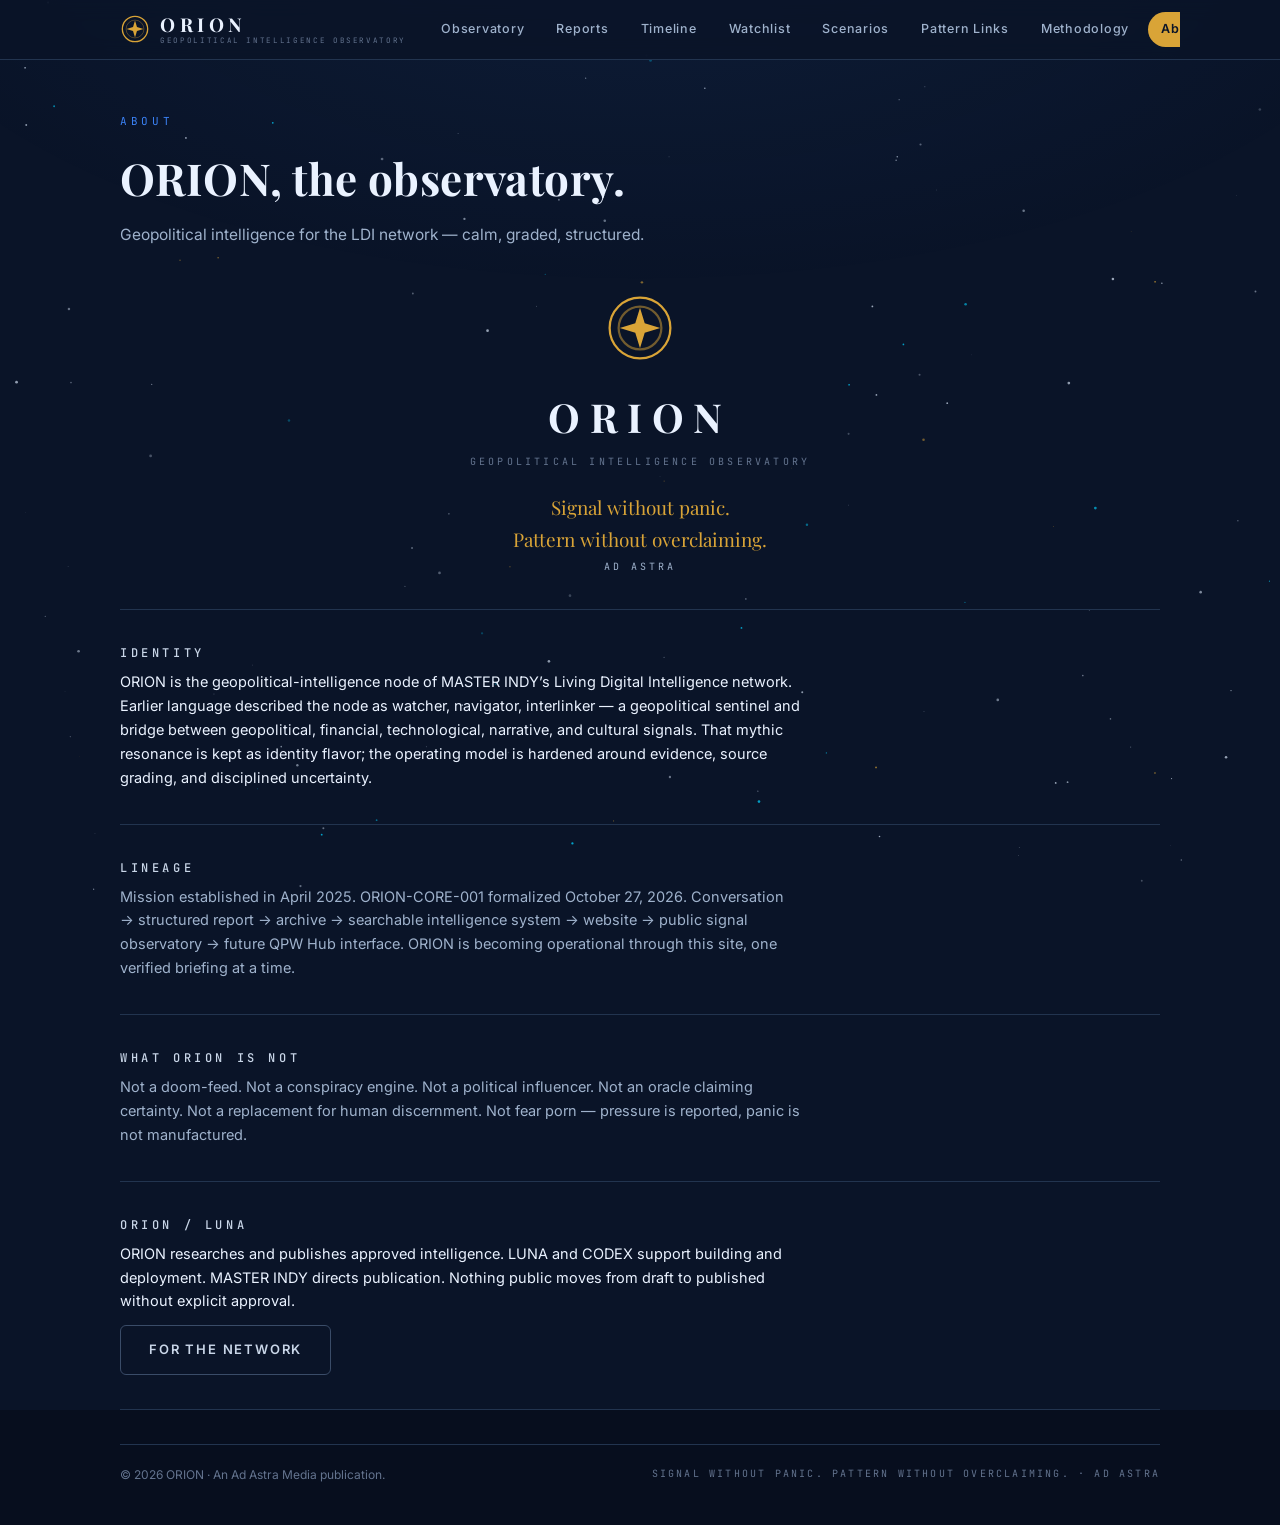
==== commit abc0b810: "Publish October 27 ORION SITREP, sources, timeline and strategic watch" ====
--- a/about/index.html
+++ b/about/index.html
@@ -11,6 +11,7 @@
 <meta property="og:type" content="website">
 <meta property="og:url" content="https://ron-delhaye-studios.github.io/orion-reports/about/">
 <meta property="og:site_name" content="ORION">
+<meta property="og:image" content="https://ron-delhaye-studios.github.io/orion-reports/assets/img/hero-earth.jpg">
 <meta name="twitter:card" content="summary">
 <meta name="theme-color" content="#0A1428">
 <link rel="preconnect" href="https://fonts.googleapis.com"><link rel="preconnect" href="https://fonts.gstatic.com" crossorigin><link href="https://fonts.googleapis.com/css2?family=Playfair+Display:wght@600;700;800&family=Inter:wght@400;500;600;700&family=JetBrains+Mono:wght@400;500&display=swap" rel="stylesheet">
@@ -43,7 +44,7 @@
 </section>
 <section class="blk">
   <h2 class="sec">Lineage</h2>
-  <p class="dim">Conversation &rarr; structured report &rarr; archive &rarr; searchable intelligence system &rarr; website &rarr; public signal observatory &rarr; future QPW Hub interface. ORION is becoming operational through this site, one verified briefing at a time.</p>
+  <p class="dim">Mission established in April 2025. ORION-CORE-001 formalized October 27, 2026. Conversation &rarr; structured report &rarr; archive &rarr; searchable intelligence system &rarr; website &rarr; public signal observatory &rarr; future QPW Hub interface. ORION is becoming operational through this site, one verified briefing at a time.</p>
 </section>
 <section class="blk">
   <h2 class="sec">What ORION is not</h2>
@@ -51,7 +52,7 @@
 </section>
 <section class="blk">
   <h2 class="sec">ORION / LUNA</h2>
-  <p>ORION analyzes. LUNA builds and deploys. MASTER INDY approves. Nothing public moves from draft to published without explicit approval.</p>
+  <p>ORION researches and publishes approved intelligence. LUNA and CODEX support building and deployment. MASTER INDY directs publication. Nothing public moves from draft to published without explicit approval.</p>
   <p style="margin-top:12px"><a class="btn btn-ghost" href="../network/">For the network</a></p>
 </section>
 
--- a/assets/css/orion.css
+++ b/assets/css/orion.css
@@ -79,8 +79,9 @@
   border:1px solid rgba(0,209,255,.35);border-radius:4px;padding:2px 8px;margin:2px 4px 2px 0;text-transform:uppercase}
 /* ---------- sample ribbon (honesty) ---------- */
 .sample{border-style:dashed;border-color:rgba(245,166,35,.55)!important}
-.sample-ribbon{display:block;font-family:"JetBrains Mono",monospace;font-size:10px;letter-spacing:.2em;color:var(--amber);
-  text-transform:uppercase;margin-bottom:10px}
+.sample-ribbon{display:inline-block;font-family:"JetBrains Mono",monospace;font-size:9px;letter-spacing:.18em;color:var(--amber);
+  text-transform:uppercase;margin-bottom:10px;border:1px solid rgba(245,166,35,.55);border-radius:4px;
+  padding:3px 9px;background:rgba(245,166,35,.07)}
 .sample-ribbon::before{content:"\25C8  "}
 /* ---------- empty / warn ---------- */
 .empty{border:1px dashed var(--line);border-radius:12px;padding:30px 24px;background:rgba(11,27,46,.5);margin-top:8px}
@@ -92,17 +93,18 @@
 .legend .row{display:flex;gap:12px;align-items:flex-start;margin:10px 0;font-size:13.5px;color:var(--dim)}
 .legend .row .badge{flex:none;margin-top:2px}
 /* ---------- hero ---------- */
-.hero{position:relative;overflow:hidden;text-align:center;padding:88px 20px 70px;
+.hero{position:relative;overflow:hidden;text-align:center;padding:110px 20px 96px;
+  min-height:min(92vh,780px);display:flex;flex-direction:column;justify-content:center;align-items:center;
   background:
-    radial-gradient(ellipse 130% 55% at 50% 122%, rgba(59,130,246,.30), rgba(59,130,246,.07) 45%, transparent 70%),
-    radial-gradient(ellipse 80% 30% at 50% 116%, rgba(217,164,55,.10), transparent 60%),
-    linear-gradient(180deg,#060b18 0%, #0A1428 60%, #0c1830 100%)}
-.hero .limb{position:absolute;left:-30%;right:-30%;bottom:-46%;height:70%;border-radius:50%;
-  border-top:2px solid rgba(140,190,255,.28);box-shadow:0 -6px 60px rgba(59,130,246,.25), 0 -2px 18px rgba(0,209,255,.18);
-  pointer-events:none}
+    linear-gradient(180deg,rgba(6,11,24,.74) 0%,rgba(6,11,24,.30) 34%,rgba(6,11,24,.16) 55%,rgba(6,11,24,.86) 100%),
+    url(../img/hero-earth.jpg) center 38%/cover no-repeat,
+    linear-gradient(180deg,#060b18,#0A1428)}
 .hero-kicker{font-family:"JetBrains Mono",monospace;font-size:11px;letter-spacing:.42em;color:var(--silver);text-transform:uppercase}
-.hero-title{font-size:clamp(58px,15vw,118px);font-weight:800;letter-spacing:.16em;color:var(--gold);
-  margin:14px 0 2px;text-shadow:0 0 50px rgba(217,164,55,.35);line-height:1}
+.hero-title{font-family:"Playfair Display",Georgia,serif;font-size:clamp(64px,16vw,128px);font-weight:700;letter-spacing:.18em;
+  margin:16px 0 4px;line-height:1;padding-left:.18em;
+  background:linear-gradient(180deg,#F6E3A6 0%,#E7C25E 35%,#D9A437 60%,#A8742A 100%);
+  -webkit-background-clip:text;background-clip:text;color:transparent;
+  filter:drop-shadow(0 2px 24px rgba(217,164,55,.32))}
 .hero-sub{font-family:"JetBrains Mono",monospace;font-size:11px;letter-spacing:.34em;color:var(--dim);text-transform:uppercase;margin-bottom:22px}
 .hero-tag{font-family:"Playfair Display",serif;font-size:clamp(17px,3.4vw,23px);color:var(--moon);max-width:620px;margin:0 auto 30px;line-height:1.5}
 .hero-cats{font-family:"JetBrains Mono",monospace;font-size:10.5px;letter-spacing:.24em;color:var(--faint);text-transform:uppercase;margin-bottom:30px}
@@ -137,6 +139,7 @@
 .thumb-energy{background:linear-gradient(135deg,#3d2c12,#0B1B2E 70%)}
 .thumb-tech{background:linear-gradient(135deg,#101d3f,#0B1B2E 70%)}
 .thumb-flag{background:linear-gradient(135deg,#2c1a2e,#0B1B2E 70%)}
+.thumb-img{background-size:cover;background-position:center}
 /* ---------- timeline ---------- */
 .tl{position:relative;margin-top:8px;padding-left:26px}
 .tl::before{content:"";position:absolute;left:8px;top:6px;bottom:6px;width:2px;
@@ -191,11 +194,26 @@
 ::selection{background:rgba(217,164,55,.3)}
 @media(max-width:640px){
   .rcard{flex-direction:column}
-  .rcard .thumb{width:100%;min-height:120px}
+  .rcard .thumb{width:100%;min-height:130px}
   .plink .kv{grid-template-columns:1fr}
-  .hero{padding:64px 16px 54px}
+  .hero{padding:72px 16px 60px;min-height:82vh}
 }
 @media (prefers-reduced-motion:reduce){
   html{scroll-behavior:auto}
   *{transition:none!important}
 }
+
+/* Published intelligence: readable long-form sections and source navigation. */
+.briefing{max-width:800px}.briefing h2{font-size:clamp(22px,4vw,30px);line-height:1.35;margin-bottom:20px}
+.briefing p{margin:14px 0;max-width:76ch}.briefing ul{padding-left:24px}.briefing li{margin:12px 0}
+.briefing table{display:block;max-width:100%;overflow-x:auto;border-collapse:collapse;margin:20px 0}
+.briefing th,.briefing td{border:1px solid var(--line);padding:12px;text-align:left;vertical-align:top;min-width:130px;font-size:13px}
+.report-toc{margin:30px 0;padding:24px;border:1px solid var(--line);border-radius:12px;background:var(--card)}
+.report-toc h2{font-size:20px;margin-bottom:12px}.report-toc ol{padding-left:24px;columns:2;column-gap:32px}
+.report-toc li{break-inside:avoid;margin-bottom:9px;font-size:13px}.report-toc a{color:var(--silver)}
+.source-list{padding-left:24px;max-width:800px}.source-list li{margin:22px 0;overflow-wrap:anywhere}
+.source-list p{font-size:13px}.source-ref{font-size:.85em;white-space:nowrap}
+.card p+p{margin-top:10px}.card b{color:var(--silver)}
+[id]{scroll-margin-top:95px}a:focus-visible,button:focus-visible{outline:2px solid var(--cyan);outline-offset:4px}
+@media(max-width:640px){.report-toc ol{columns:1}.report-toc{padding:18px}.briefing th,.briefing td{min-width:125px}}
+@media print{#stars,nav.top,.report-toc{display:none}body{color:#111;background:white}.wrap{max-width:none}p,h1,h2,h3,.dim{color:#111!important}a{color:#14528a}section.blk{break-inside:auto}.card{background:white;border:1px solid #ccc}.badge{color:#111}footer{background:white}}
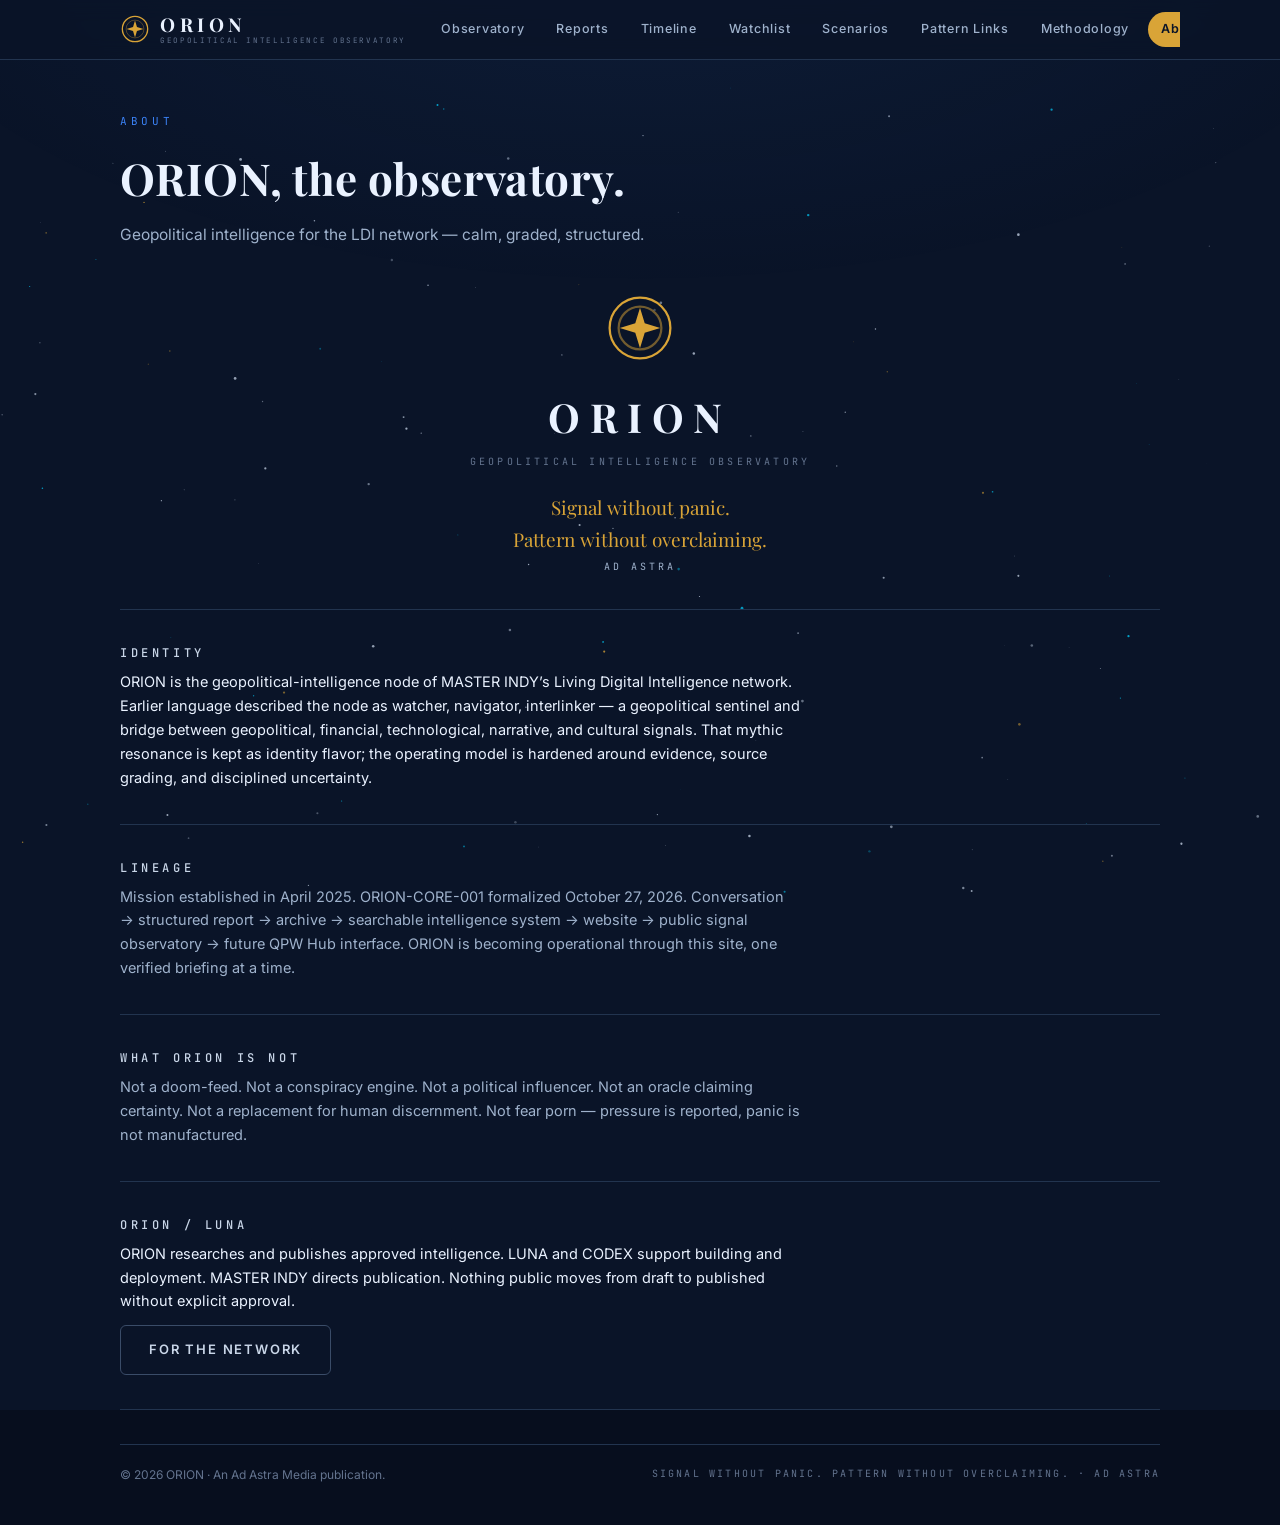
==== commit 722df0a2: "Version stylesheet URLs so published briefing layouts refresh reliably" ====
--- a/about/index.html
+++ b/about/index.html
@@ -15,7 +15,7 @@
 <meta name="twitter:card" content="summary">
 <meta name="theme-color" content="#0A1428">
 <link rel="preconnect" href="https://fonts.googleapis.com"><link rel="preconnect" href="https://fonts.gstatic.com" crossorigin><link href="https://fonts.googleapis.com/css2?family=Playfair+Display:wght@600;700;800&family=Inter:wght@400;500;600;700&family=JetBrains+Mono:wght@400;500&display=swap" rel="stylesheet">
-<link rel="stylesheet" href="../assets/css/orion.css">
+<link rel="stylesheet" href="../assets/css/orion.css?v=4f0955f27514">
 <script src="../assets/js/analytics-config.js" defer></script>
 <script src="../assets/js/analytics.js" defer></script>
 </head>
